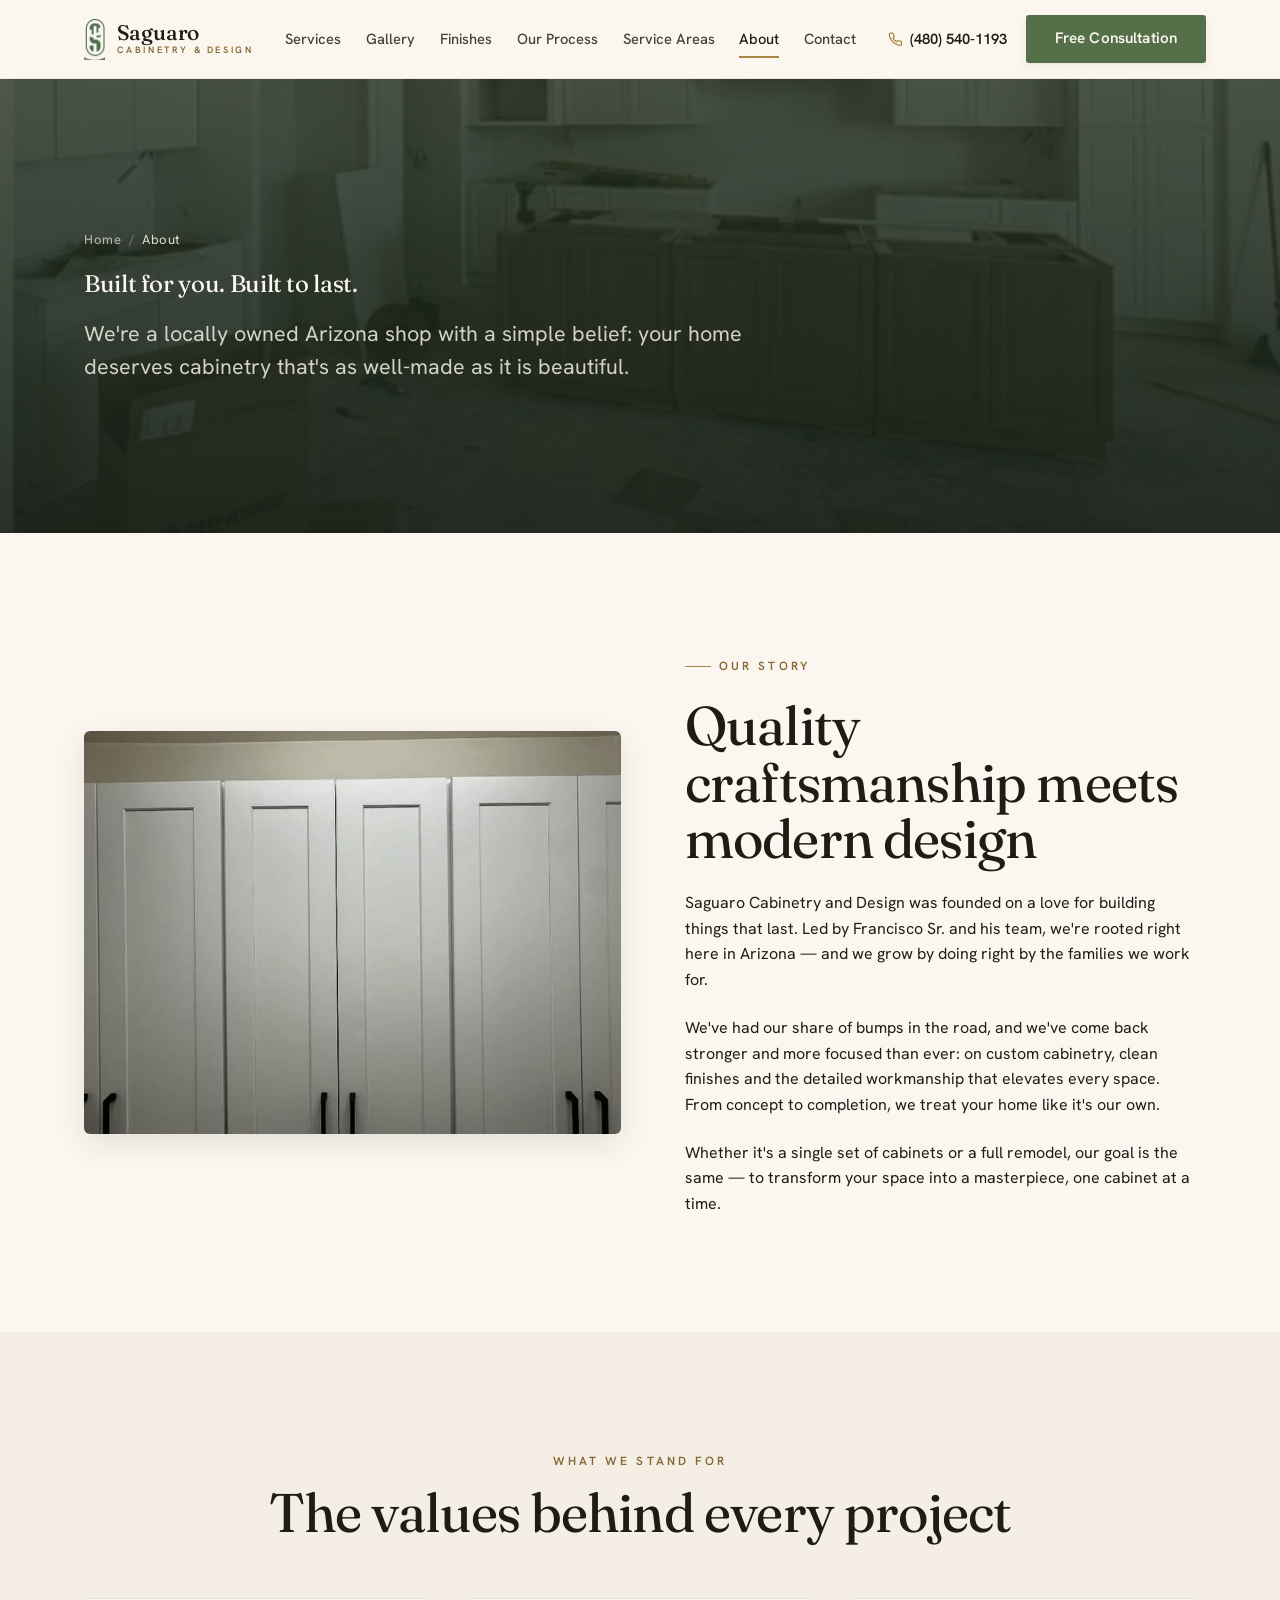
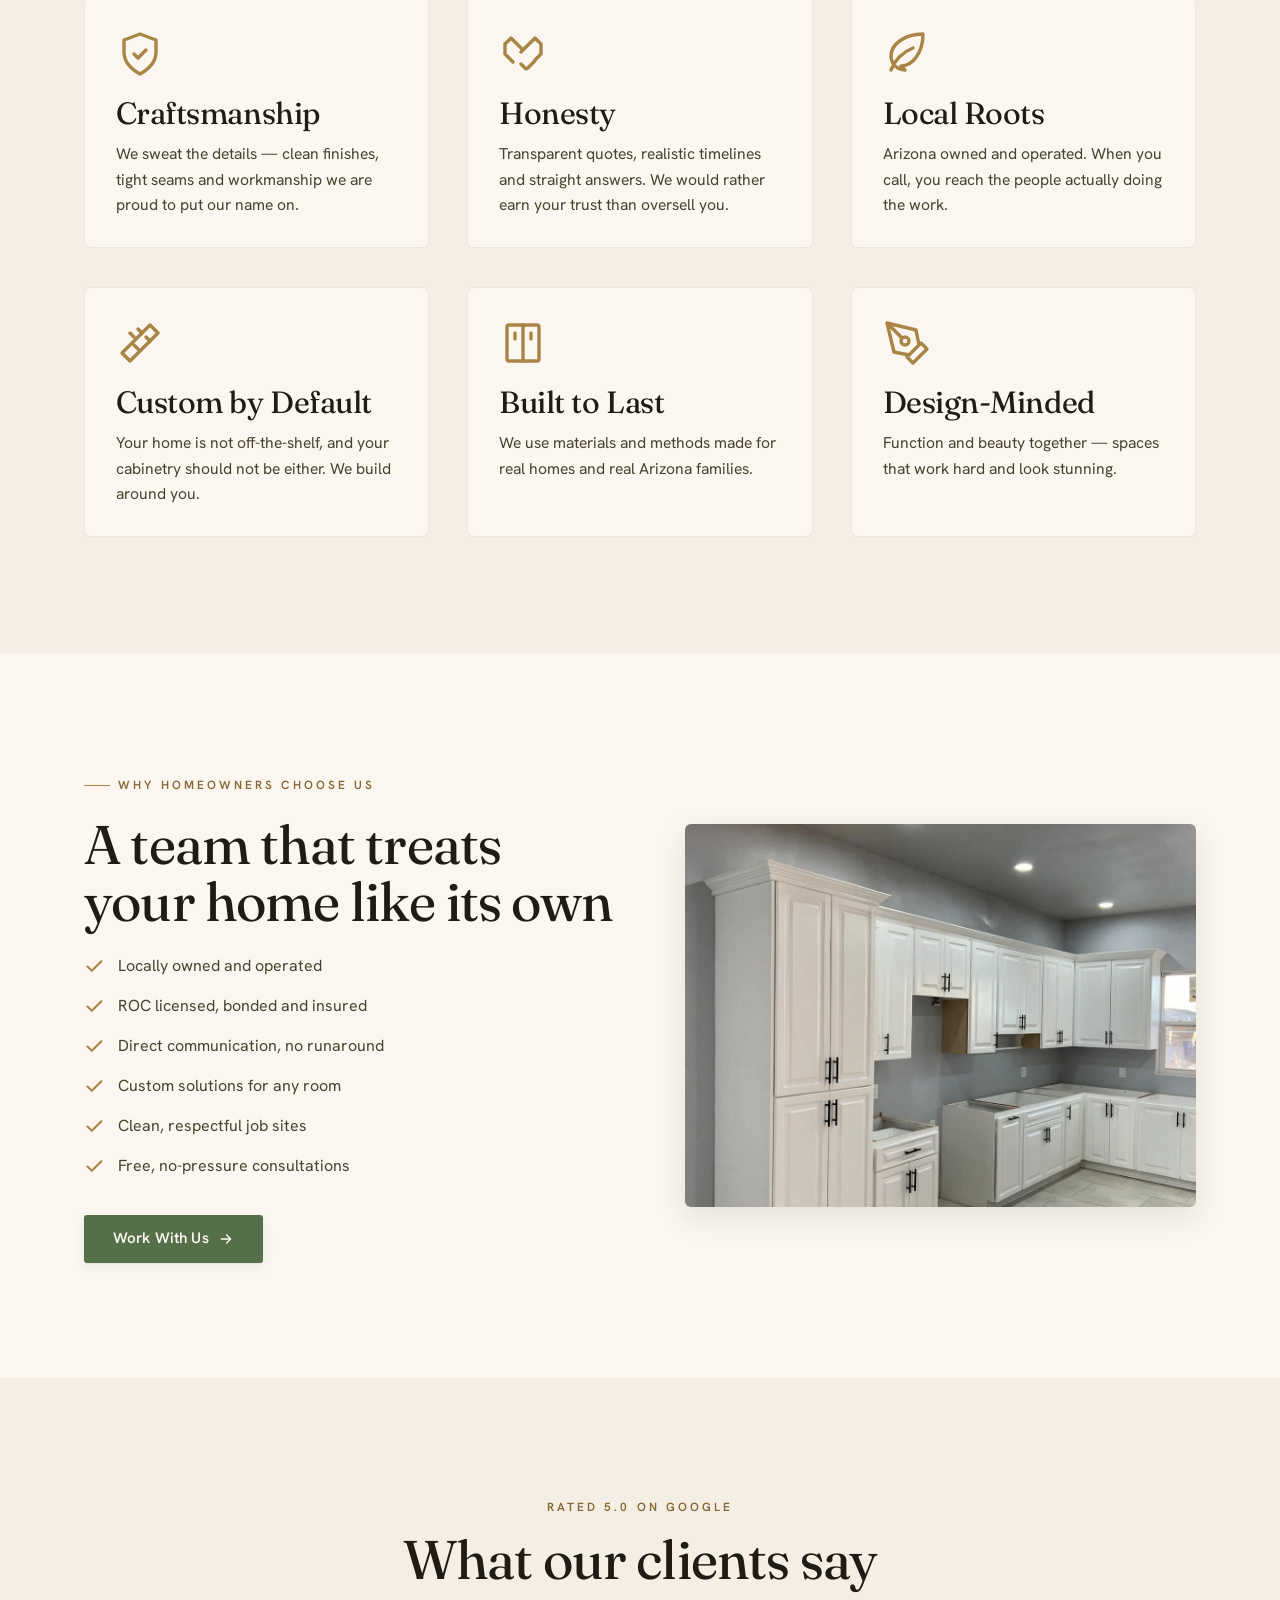
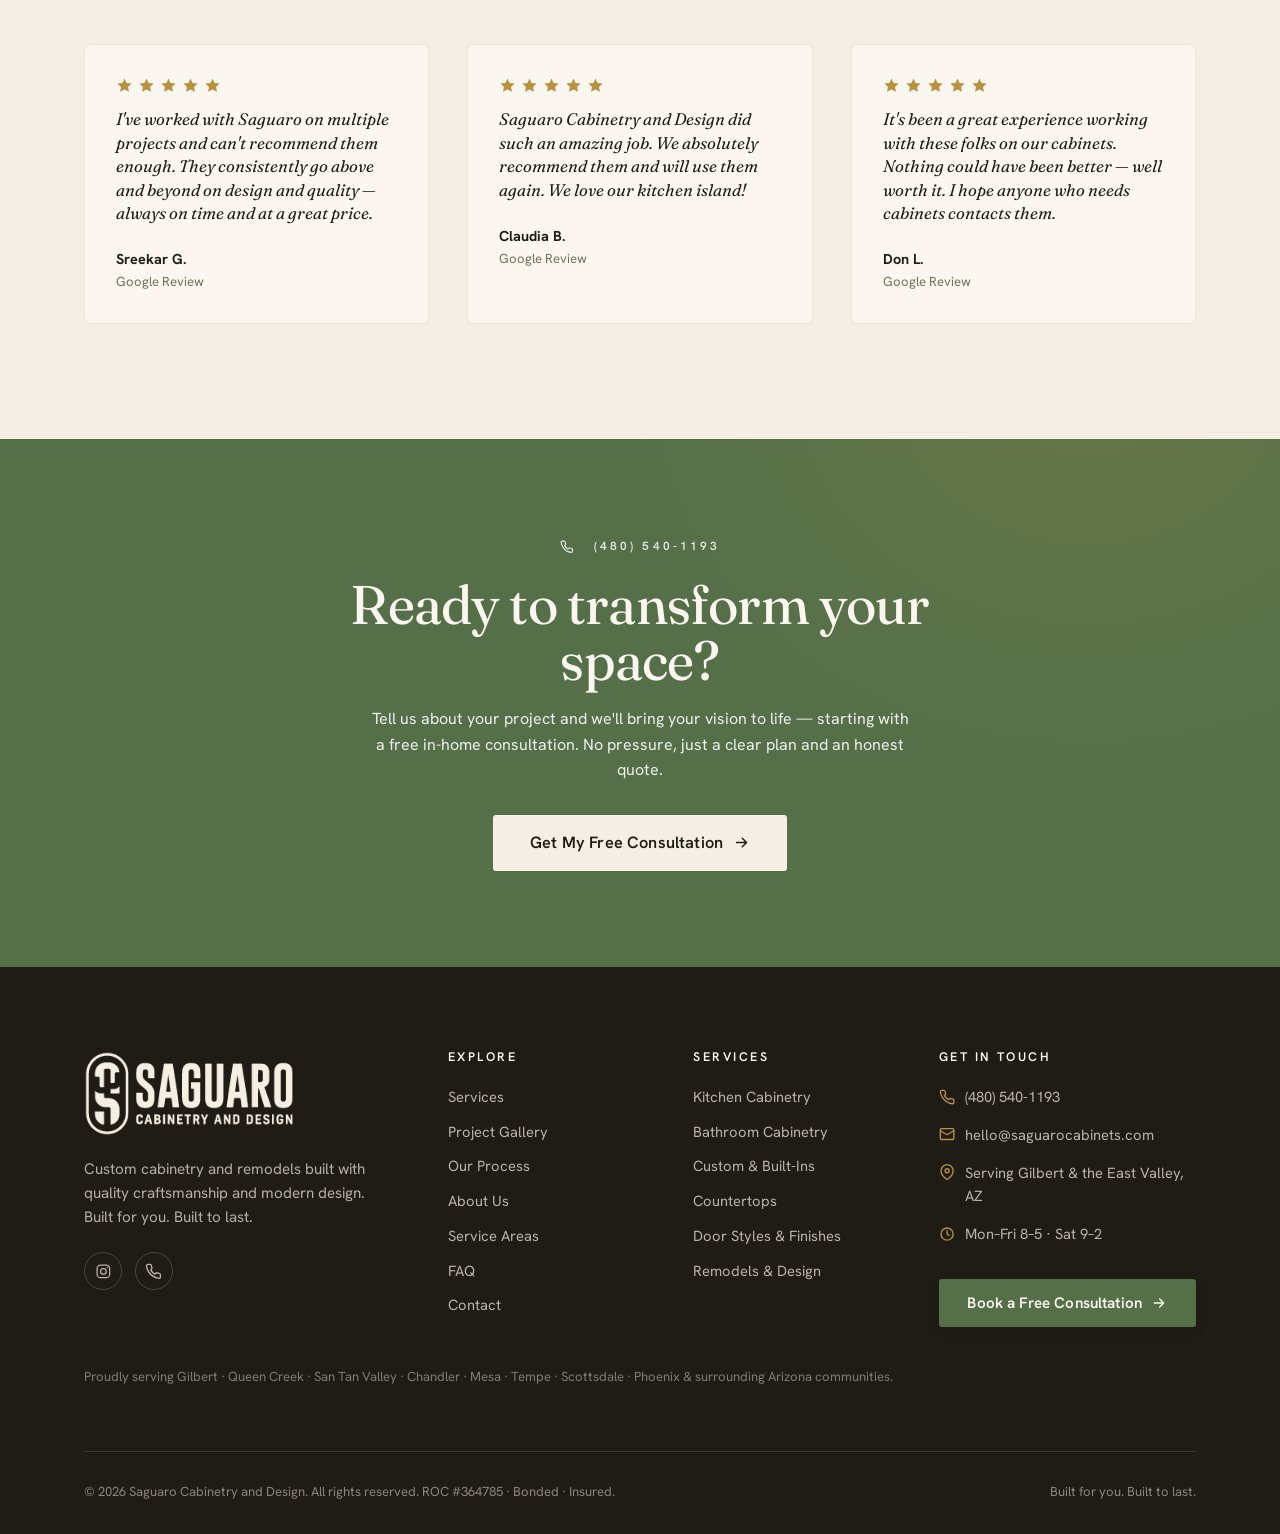
==== about.html @ 875e6c66 "Add files via upload" ====
<!DOCTYPE html>
<html lang="en">
<head>
<meta charset="utf-8">
<title>About Us | Saguaro Cabinetry & Design — Locally Owned in Gilbert, AZ</title>
<meta name="viewport" content="width=device-width, initial-scale=1">
<meta name="description" content="Saguaro Cabinetry and Design is a locally owned Arizona cabinetry shop in Gilbert, focused on custom craftsmanship and modern design. Built for you. Built to last.">
<link rel="canonical" href="https://saguarocabinets.com/about.html">
<meta name="robots" content="index,follow,max-image-preview:large">
<meta name="theme-color" content="#557049">
<meta name="author" content="Saguaro Cabinetry and Design">
<meta name="geo.region" content="US-AZ"><meta name="geo.placename" content="Gilbert, Arizona">
<meta property="og:type" content="website">
<meta property="og:site_name" content="Saguaro Cabinetry and Design">
<meta property="og:title" content="About Us | Saguaro Cabinetry & Design — Locally Owned in Gilbert, AZ">
<meta property="og:description" content="Saguaro Cabinetry and Design is a locally owned Arizona cabinetry shop in Gilbert, focused on custom craftsmanship and modern design. Built for you. Built to last.">
<meta property="og:url" content="https://saguarocabinets.com/about.html">
<meta property="og:image" content="https://saguarocabinets.com/assets/img/project-gilbert-island.jpg">
<meta property="og:locale" content="en_US">
<meta name="twitter:card" content="summary_large_image">
<meta name="twitter:title" content="About Us | Saguaro Cabinetry & Design — Locally Owned in Gilbert, AZ">
<meta name="twitter:description" content="Saguaro Cabinetry and Design is a locally owned Arizona cabinetry shop in Gilbert, focused on custom craftsmanship and modern design. Built for you. Built to last.">
<meta name="twitter:image" content="https://saguarocabinets.com/assets/img/project-gilbert-island.jpg">
<link rel="icon" type="image/png" href="assets/img/favicon.png">
<link rel="apple-touch-icon" href="assets/img/favicon.png">
<link rel="preconnect" href="https://fonts.googleapis.com">
<link rel="preconnect" href="https://fonts.gstatic.com" crossorigin>
<link href="https://fonts.googleapis.com/css2?family=Fraunces:opsz,wght@9..144,330;9..144,400;9..144,470;9..144,560&family=Hanken+Grotesk:wght@400;500;600;700&display=swap" rel="stylesheet">
<link rel="stylesheet" href="assets/css/style.css">
<script type="application/ld+json">{"@context":"https://schema.org","@type":"HomeAndConstructionBusiness","@id":"https://saguarocabinets.com/#business","name":"Saguaro Cabinetry and Design","alternateName":"Saguaro Cabinetry","image":"https://saguarocabinets.com/assets/img/project-queencreek-kitchen.jpg","logo":"https://saguarocabinets.com/assets/img/logo-mark.png","url":"https://saguarocabinets.com/","telephone":"(480) 540-1193","email":"hello@saguarocabinets.com","priceRange":"$$-$$$","address":{"@type":"PostalAddress","addressLocality":"Gilbert","addressRegion":"AZ","addressCountry":"US"},"areaServed":[{"@type":"City","name":"Gilbert"},{"@type":"City","name":"Queen Creek"},{"@type":"City","name":"San Tan Valley"},{"@type":"City","name":"Chandler"},{"@type":"City","name":"Mesa"},{"@type":"City","name":"Tempe"},{"@type":"City","name":"Scottsdale"},{"@type":"City","name":"Phoenix"}],"sameAs":["https://www.instagram.com/saguarocabinetry"],"description":"Custom cabinetry, kitchen and bathroom remodels, and countertop installation serving the East Valley and greater Phoenix, Arizona. Built for you. Built to last.","openingHoursSpecification":[{"@type":"OpeningHoursSpecification","dayOfWeek":["Monday","Tuesday","Wednesday","Thursday","Friday"],"opens":"08:00","closes":"17:00"},{"@type":"OpeningHoursSpecification","dayOfWeek":["Saturday"],"opens":"09:00","closes":"14:00"}],"aggregateRating":{"@type":"AggregateRating","ratingValue":"5.0","reviewCount":"27"},"makesOffer":[{"@type":"Offer","itemOffered":{"@type":"Service","name":"Custom Cabinetry"}},{"@type":"Offer","itemOffered":{"@type":"Service","name":"Kitchen Remodeling"}},{"@type":"Offer","itemOffered":{"@type":"Service","name":"Bathroom Remodeling"}},{"@type":"Offer","itemOffered":{"@type":"Service","name":"Cabinet Installation"}},{"@type":"Offer","itemOffered":{"@type":"Service","name":"Countertop Installation"}}]}</script>
<script type="application/ld+json">{"@context":"https://schema.org","@type":"BreadcrumbList","itemListElement":[{"@type":"ListItem","position":1,"name":"Home","item":"https://saguarocabinets.com/index.html"},{"@type":"ListItem","position":2,"name":"About","item":"https://saguarocabinets.com/about.html"}]}</script>
</head>
<body>
<header class="site-header">
  <nav class="nav wrap" aria-label="Primary">
    <a class="brand" href="index.html" aria-label="Saguaro Cabinetry and Design — home">
      <img class="brand__mark" src="assets/img/logo-mark.png" alt="" width="22" height="42" loading="eager">
      <span class="brand__name">Saguaro<small>Cabinetry &amp; Design</small></span>
    </a>
    <div class="nav__links" id="menu"><a href="services.html">Services</a><a href="gallery.html">Gallery</a><a href="finishes.html">Finishes</a><a href="process.html">Our Process</a><a href="areas.html">Service Areas</a><a href="about.html" class="active">About</a><a href="contact.html">Contact</a></div>
    <div class="nav__cta">
      <a class="nav__phone" href="tel:+14805401193"><svg viewBox="0 0 24 24" fill="none" stroke="currentColor" stroke-width="2" stroke-linecap="round" stroke-linejoin="round"><path d="M22 16.92v3a2 2 0 0 1-2.18 2 19.8 19.8 0 0 1-8.63-3.07 19.5 19.5 0 0 1-6-6A19.8 19.8 0 0 1 2.12 4.18 2 2 0 0 1 4.11 2h3a2 2 0 0 1 2 1.72c.13.96.36 1.9.7 2.81a2 2 0 0 1-.45 2.11L8.09 9.91a16 16 0 0 0 6 6l1.27-1.27a2 2 0 0 1 2.11-.45c.91.34 1.85.57 2.81.7A2 2 0 0 1 22 16.92z"/></svg>(480) 540-1193</a>
      <a class="btn btn--primary" href="contact.html">Free Consultation</a>
      <button class="nav__toggle" aria-label="Toggle menu" aria-controls="menu" aria-expanded="false"><span></span><span></span><span></span></button>
    </div>
  </nav>
</header>
<section class="banner">
  <div class="banner__media"><img src="assets/img/project-gilbert-island.jpg" alt="" loading="eager"></div>
  <div class="wrap banner__inner">
    <nav class="crumbs" aria-label="Breadcrumb"><a href="index.html">Home</a> <span>/</span> <span style="opacity:.9;color:var(--bone)">About</span></nav>
    <h1 class="reveal in">Built for you. Built to last.</h1>
    <p class="lead reveal in measure" data-d="1" style="margin-top:1.2rem">We're a locally owned Arizona shop with a simple belief: your home deserves cabinetry that's as well-made as it is beautiful.</p>
  </div>
</section>
<section class="section"><div class="wrap split">
  <div class="split__media reveal"><div class="media-frame"><img src="assets/img/project-shaker-uppers.jpg" alt="Custom cabinetry craftsmanship by Saguaro Cabinetry and Design"></div></div>
  <div class="stack reveal" data-d="1"><span class="eyebrow">Our story</span><h2>Quality craftsmanship meets modern design</h2><p>Saguaro Cabinetry and Design was founded on a love for building things that last. Led by Francisco Sr. and his team, we're rooted right here in Arizona — and we grow by doing right by the families we work for.</p><p>We've had our share of bumps in the road, and we've come back stronger and more focused than ever: on custom cabinetry, clean finishes and the detailed workmanship that elevates every space. From concept to completion, we treat your home like it's our own.</p><p>Whether it's a single set of cabinets or a full remodel, our goal is the same — to transform your space into a masterpiece, one cabinet at a time.</p></div>
</div></section>
<section class="section bg-bone"><div class="wrap">
  <div class="center stack-sm reveal" style="margin-bottom:clamp(2.5rem,5vw,3.5rem)"><span class="eyebrow center">What we stand for</span><h2>The values behind every project</h2></div>
  <div class="grid g-3">
    <div class="card reveal"><div class="card__icon"><svg viewBox="0 0 24 24" fill="none" stroke="currentColor" stroke-width="1.7" stroke-linecap="round" stroke-linejoin="round"><path d="M12 2 4 5v6c0 5 3.5 8.5 8 11 4.5-2.5 8-6 8-11V5z"/><path d="m9 12 2 2 4-4"/></svg></div><h3>Craftsmanship</h3><p>We sweat the details — clean finishes, tight seams and workmanship we are proud to put our name on.</p></div>
    <div class="card reveal"><div class="card__icon"><svg viewBox="0 0 24 24" fill="none" stroke="currentColor" stroke-width="1.7" stroke-linecap="round" stroke-linejoin="round"><path d="m11 17 2 2a1 1 0 0 0 1.4 0l3.6-3.6M3 7l3-3 5 5M21 7l-3-3-4 4-3 3M3 7v5l4 4M21 7v5l-3 3"/></svg></div><h3>Honesty</h3><p>Transparent quotes, realistic timelines and straight answers. We would rather earn your trust than oversell you.</p></div>
    <div class="card reveal"><div class="card__icon"><svg viewBox="0 0 24 24" fill="none" stroke="currentColor" stroke-width="1.7" stroke-linecap="round" stroke-linejoin="round"><path d="M11 20A7 7 0 0 1 4 13c0-6 7-11 16-11 0 9-5 16-11 16zM4 20c2-5 6-9 11-11"/></svg></div><h3>Local Roots</h3><p>Arizona owned and operated. When you call, you reach the people actually doing the work.</p></div>
    <div class="card reveal"><div class="card__icon"><svg viewBox="0 0 24 24" fill="none" stroke="currentColor" stroke-width="1.7" stroke-linecap="round" stroke-linejoin="round"><path d="M3 17 17 3l4 4L7 21z"/><path d="M7 7l2 2M11 5l2 2M15 9l2 2M9 13l2 2"/></svg></div><h3>Custom by Default</h3><p>Your home is not off-the-shelf, and your cabinetry should not be either. We build around you.</p></div>
    <div class="card reveal"><div class="card__icon"><svg viewBox="0 0 24 24" fill="none" stroke="currentColor" stroke-width="1.7" stroke-linecap="round" stroke-linejoin="round"><rect x="4" y="3" width="16" height="18" rx="1"/><path d="M12 3v18M8 7v3M16 7v3"/></svg></div><h3>Built to Last</h3><p>We use materials and methods made for real homes and real Arizona families.</p></div>
    <div class="card reveal"><div class="card__icon"><svg viewBox="0 0 24 24" fill="none" stroke="currentColor" stroke-width="1.7" stroke-linecap="round" stroke-linejoin="round"><path d="m12 19 7-7 3 3-7 7-3-3zM18 13l-1.5-7.5L2 2l3.5 14.5L13 18zM2 2l7.5 7.5"/><circle cx="11" cy="11" r="2"/></svg></div><h3>Design-Minded</h3><p>Function and beauty together — spaces that work hard and look stunning.</p></div>
  </div>
</div></section>
<section class="section"><div class="wrap split split--rev">
  <div class="split__media reveal"><div class="media-frame"><img src="assets/img/project-queencreek-kitchen.jpg" alt="Finished custom kitchen by Saguaro Cabinetry and Design in Queen Creek, AZ"></div></div>
  <div class="stack reveal" data-d="1"><span class="eyebrow">Why homeowners choose us</span><h2>A team that treats your home like its own</h2><ul class="checklist "><li><svg viewBox="0 0 24 24" fill="none" stroke="currentColor" stroke-width="2.4" stroke-linecap="round" stroke-linejoin="round"><path d="M20 6 9 17l-5-5"/></svg><span>Locally owned and operated</span></li><li><svg viewBox="0 0 24 24" fill="none" stroke="currentColor" stroke-width="2.4" stroke-linecap="round" stroke-linejoin="round"><path d="M20 6 9 17l-5-5"/></svg><span>ROC licensed, bonded and insured</span></li><li><svg viewBox="0 0 24 24" fill="none" stroke="currentColor" stroke-width="2.4" stroke-linecap="round" stroke-linejoin="round"><path d="M20 6 9 17l-5-5"/></svg><span>Direct communication, no runaround</span></li><li><svg viewBox="0 0 24 24" fill="none" stroke="currentColor" stroke-width="2.4" stroke-linecap="round" stroke-linejoin="round"><path d="M20 6 9 17l-5-5"/></svg><span>Custom solutions for any room</span></li><li><svg viewBox="0 0 24 24" fill="none" stroke="currentColor" stroke-width="2.4" stroke-linecap="round" stroke-linejoin="round"><path d="M20 6 9 17l-5-5"/></svg><span>Clean, respectful job sites</span></li><li><svg viewBox="0 0 24 24" fill="none" stroke="currentColor" stroke-width="2.4" stroke-linecap="round" stroke-linejoin="round"><path d="M20 6 9 17l-5-5"/></svg><span>Free, no-pressure consultations</span></li></ul><a class="btn btn--primary" href="contact.html">Work With Us <svg viewBox="0 0 24 24" fill="none" stroke="currentColor" stroke-width="2" stroke-linecap="round" stroke-linejoin="round"><path d="M5 12h14M13 6l6 6-6 6"/></svg></a></div>
</div></section>
<section class="section bg-bone">
  <div class="wrap">
    <div class="center stack-sm reveal" style="margin-bottom:clamp(2.5rem,5vw,3.5rem)"><span class="eyebrow center">Rated 5.0 on Google</span><h2>What our clients say</h2></div>
    <div class="grid g-3"><div class="card reveal"><div class="quote"><div class="stars" aria-label="5 out of 5 stars"><svg viewBox="0 0 24 24" fill="currentColor"><path d="m12 2 2.9 6.3L22 9.3l-5 4.7 1.3 6.9L12 17.6 5.7 20.9 7 14 2 9.3l7.1-1z"/></svg><svg viewBox="0 0 24 24" fill="currentColor"><path d="m12 2 2.9 6.3L22 9.3l-5 4.7 1.3 6.9L12 17.6 5.7 20.9 7 14 2 9.3l7.1-1z"/></svg><svg viewBox="0 0 24 24" fill="currentColor"><path d="m12 2 2.9 6.3L22 9.3l-5 4.7 1.3 6.9L12 17.6 5.7 20.9 7 14 2 9.3l7.1-1z"/></svg><svg viewBox="0 0 24 24" fill="currentColor"><path d="m12 2 2.9 6.3L22 9.3l-5 4.7 1.3 6.9L12 17.6 5.7 20.9 7 14 2 9.3l7.1-1z"/></svg><svg viewBox="0 0 24 24" fill="currentColor"><path d="m12 2 2.9 6.3L22 9.3l-5 4.7 1.3 6.9L12 17.6 5.7 20.9 7 14 2 9.3l7.1-1z"/></svg></div><p style="font-size:1.05rem">I've worked with Saguaro on multiple projects and can't recommend them enough. They consistently go above and beyond on design and quality — always on time and at a great price.</p><div class="quote__by"><b>Sreekar G.</b><span>Google Review</span></div></div></div><div class="card reveal" data-d="1"><div class="quote"><div class="stars" aria-label="5 out of 5 stars"><svg viewBox="0 0 24 24" fill="currentColor"><path d="m12 2 2.9 6.3L22 9.3l-5 4.7 1.3 6.9L12 17.6 5.7 20.9 7 14 2 9.3l7.1-1z"/></svg><svg viewBox="0 0 24 24" fill="currentColor"><path d="m12 2 2.9 6.3L22 9.3l-5 4.7 1.3 6.9L12 17.6 5.7 20.9 7 14 2 9.3l7.1-1z"/></svg><svg viewBox="0 0 24 24" fill="currentColor"><path d="m12 2 2.9 6.3L22 9.3l-5 4.7 1.3 6.9L12 17.6 5.7 20.9 7 14 2 9.3l7.1-1z"/></svg><svg viewBox="0 0 24 24" fill="currentColor"><path d="m12 2 2.9 6.3L22 9.3l-5 4.7 1.3 6.9L12 17.6 5.7 20.9 7 14 2 9.3l7.1-1z"/></svg><svg viewBox="0 0 24 24" fill="currentColor"><path d="m12 2 2.9 6.3L22 9.3l-5 4.7 1.3 6.9L12 17.6 5.7 20.9 7 14 2 9.3l7.1-1z"/></svg></div><p style="font-size:1.05rem">Saguaro Cabinetry and Design did such an amazing job. We absolutely recommend them and will use them again. We love our kitchen island!</p><div class="quote__by"><b>Claudia B.</b><span>Google Review</span></div></div></div><div class="card reveal" data-d="2"><div class="quote"><div class="stars" aria-label="5 out of 5 stars"><svg viewBox="0 0 24 24" fill="currentColor"><path d="m12 2 2.9 6.3L22 9.3l-5 4.7 1.3 6.9L12 17.6 5.7 20.9 7 14 2 9.3l7.1-1z"/></svg><svg viewBox="0 0 24 24" fill="currentColor"><path d="m12 2 2.9 6.3L22 9.3l-5 4.7 1.3 6.9L12 17.6 5.7 20.9 7 14 2 9.3l7.1-1z"/></svg><svg viewBox="0 0 24 24" fill="currentColor"><path d="m12 2 2.9 6.3L22 9.3l-5 4.7 1.3 6.9L12 17.6 5.7 20.9 7 14 2 9.3l7.1-1z"/></svg><svg viewBox="0 0 24 24" fill="currentColor"><path d="m12 2 2.9 6.3L22 9.3l-5 4.7 1.3 6.9L12 17.6 5.7 20.9 7 14 2 9.3l7.1-1z"/></svg><svg viewBox="0 0 24 24" fill="currentColor"><path d="m12 2 2.9 6.3L22 9.3l-5 4.7 1.3 6.9L12 17.6 5.7 20.9 7 14 2 9.3l7.1-1z"/></svg></div><p style="font-size:1.05rem">It's been a great experience working with these folks on our cabinets. Nothing could have been better — well worth it. I hope anyone who needs cabinets contacts them.</p><div class="quote__by"><b>Don L.</b><span>Google Review</span></div></div></div></div>
  </div>
</section>
<section class="cta-band">
  <div class="wrap cta-band__inner">
    <span class="eyebrow center" style="color:rgba(255,255,255,.85);justify-content:center"><svg viewBox="0 0 24 24" fill="none" stroke="currentColor" stroke-width="2" stroke-linecap="round" stroke-linejoin="round"><path d="M22 16.92v3a2 2 0 0 1-2.18 2 19.8 19.8 0 0 1-8.63-3.07 19.5 19.5 0 0 1-6-6A19.8 19.8 0 0 1 2.12 4.18 2 2 0 0 1 4.11 2h3a2 2 0 0 1 2 1.72c.13.96.36 1.9.7 2.81a2 2 0 0 1-.45 2.11L8.09 9.91a16 16 0 0 0 6 6l1.27-1.27a2 2 0 0 1 2.11-.45c.91.34 1.85.57 2.81.7A2 2 0 0 1 22 16.92z"/></svg>&nbsp; (480) 540-1193</span>
    <h2 class="reveal" style="margin-top:1rem">Ready to transform your space?</h2>
    <p class="reveal measure" data-d="1">Tell us about your project and we'll bring your vision to life — starting with a free in-home consultation. No pressure, just a clear plan and an honest quote.</p>
    <a class="btn btn--light btn--lg reveal" data-d="2" href="contact.html">Get My Free Consultation <svg viewBox="0 0 24 24" fill="none" stroke="currentColor" stroke-width="2" stroke-linecap="round" stroke-linejoin="round"><path d="M5 12h14M13 6l6 6-6 6"/></svg></a>
  </div>
</section>
<footer class="site-footer">
  <div class="wrap">
    <div class="footer-grid">
      <div class="footer-brand">
        <img src="assets/img/logo-full-cream.png" alt="Saguaro Cabinetry and Design" width="210" style="height:auto;margin-bottom:1.3rem">
        <p style="max-width:34ch;font-size:.95rem;color:rgba(244,238,228,.7)">Custom cabinetry and remodels built with quality craftsmanship and modern design. Built for you. Built to last.</p>
        <div class="social">
          <a href="https://www.instagram.com/saguarocabinetry" aria-label="Instagram" target="_blank" rel="noopener"><svg viewBox="0 0 24 24" fill="none" stroke="currentColor" stroke-width="1.8"><rect x="3" y="3" width="18" height="18" rx="5"/><circle cx="12" cy="12" r="4"/><circle cx="17.5" cy="6.5" r="1" fill="currentColor" stroke="none"/></svg></a>
          <a href="tel:+14805401193" aria-label="Call us"><svg viewBox="0 0 24 24" fill="none" stroke="currentColor" stroke-width="2" stroke-linecap="round" stroke-linejoin="round"><path d="M22 16.92v3a2 2 0 0 1-2.18 2 19.8 19.8 0 0 1-8.63-3.07 19.5 19.5 0 0 1-6-6A19.8 19.8 0 0 1 2.12 4.18 2 2 0 0 1 4.11 2h3a2 2 0 0 1 2 1.72c.13.96.36 1.9.7 2.81a2 2 0 0 1-.45 2.11L8.09 9.91a16 16 0 0 0 6 6l1.27-1.27a2 2 0 0 1 2.11-.45c.91.34 1.85.57 2.81.7A2 2 0 0 1 22 16.92z"/></svg></a>
        </div>
      </div>
      <div><h4>Explore</h4><ul class="footer-links"><li><a href="services.html">Services</a></li><li><a href="gallery.html">Project Gallery</a></li><li><a href="process.html">Our Process</a></li><li><a href="about.html">About Us</a></li><li><a href="areas.html">Service Areas</a></li><li><a href="faq.html">FAQ</a></li><li><a href="contact.html">Contact</a></li></ul></div>
      <div><h4>Services</h4><ul class="footer-links"><li><a href="kitchens.html">Kitchen Cabinetry</a></li><li><a href="bathrooms.html">Bathroom Cabinetry</a></li><li><a href="custom-cabinetry.html">Custom &amp; Built-Ins</a></li><li><a href="countertops.html">Countertops</a></li><li><a href="finishes.html">Door Styles &amp; Finishes</a></li><li><a href="services.html">Remodels &amp; Design</a></li></ul></div>
      <div>
        <h4>Get in touch</h4>
        <ul class="footer-contact">
          <li><svg viewBox="0 0 24 24" fill="none" stroke="currentColor" stroke-width="2" stroke-linecap="round" stroke-linejoin="round"><path d="M22 16.92v3a2 2 0 0 1-2.18 2 19.8 19.8 0 0 1-8.63-3.07 19.5 19.5 0 0 1-6-6A19.8 19.8 0 0 1 2.12 4.18 2 2 0 0 1 4.11 2h3a2 2 0 0 1 2 1.72c.13.96.36 1.9.7 2.81a2 2 0 0 1-.45 2.11L8.09 9.91a16 16 0 0 0 6 6l1.27-1.27a2 2 0 0 1 2.11-.45c.91.34 1.85.57 2.81.7A2 2 0 0 1 22 16.92z"/></svg><a href="tel:+14805401193">(480) 540-1193</a></li>
          <li><svg viewBox="0 0 24 24" fill="none" stroke="currentColor" stroke-width="2" stroke-linecap="round" stroke-linejoin="round"><rect x="2" y="4" width="20" height="16" rx="2"/><path d="m22 7-10 6L2 7"/></svg><a href="mailto:hello@saguarocabinets.com">hello@saguarocabinets.com</a></li>
          <li><svg viewBox="0 0 24 24" fill="none" stroke="currentColor" stroke-width="2" stroke-linecap="round" stroke-linejoin="round"><path d="M21 10c0 7-9 13-9 13s-9-6-9-13a9 9 0 0 1 18 0z"/><circle cx="12" cy="10" r="3"/></svg><span>Serving Gilbert &amp; the East Valley, AZ</span></li>
          <li><svg viewBox="0 0 24 24" fill="none" stroke="currentColor" stroke-width="2" stroke-linecap="round" stroke-linejoin="round"><circle cx="12" cy="12" r="9"/><path d="M12 7v5l3 2"/></svg><span>Mon–Fri 8–5 · Sat 9–2</span></li>
        </ul>
        <a class="btn btn--primary" href="contact.html" style="margin-top:1.2rem">Book a Free Consultation <svg viewBox="0 0 24 24" fill="none" stroke="currentColor" stroke-width="2" stroke-linecap="round" stroke-linejoin="round"><path d="M5 12h14M13 6l6 6-6 6"/></svg></a>
      </div>
    </div>
    <p style="margin-top:2.4rem;font-size:.82rem;color:rgba(244,238,228,.45);max-width:none">Proudly serving Gilbert · Queen Creek · San Tan Valley · Chandler · Mesa · Tempe · Scottsdale · Phoenix &amp; surrounding Arizona communities.</p>
    <div class="footer-bottom">
      <span>&copy; <span id="yr">2025</span> Saguaro Cabinetry and Design. All rights reserved. ROC #364785 · Bonded · Insured.</span>
      <span>Built for you. Built to last.</span>
    </div>
  </div>
</footer>
<script src="assets/js/main.js" defer></script>
</body></html>
---- assets/css/style.css ----
/* =============================================================
   SAGUARO CABINETRY & DESIGN — Global Stylesheet
   Aesthetic: Desert-luxe / refined organic
   ============================================================= */

/* ---------- Tokens ---------- */
:root{
  --paper:#FBF7F0;
  --bone:#F4EEE4;
  --bone-2:#EDE4D6;
  --sand:#DCCFBB;
  --ink:#1F1C16;
  --ink-soft:#46422F;
  --ink-mute:#766F5A;
  --saguaro:#557049;
  --saguaro-deep:#3B4F31;
  --clay:#A98545;
  --clay-deep:#866733;
  --brass:#B8923F;
  --line:rgba(31,26,22,.12);
  --line-soft:rgba(31,26,22,.07);
  --white:#FFFFFF;

  --shadow-sm:0 1px 2px rgba(31,26,22,.06), 0 4px 14px rgba(31,26,22,.05);
  --shadow-md:0 10px 30px rgba(31,26,22,.10);
  --shadow-lg:0 30px 70px rgba(31,26,22,.18);

  --maxw:1240px;
  --gutter:clamp(20px,5vw,64px);
  --radius:3px;
  --radius-lg:6px;

  --serif:"Fraunces",Georgia,"Times New Roman",serif;
  --sans:"Hanken Grotesk",-apple-system,BlinkMacSystemFont,"Segoe UI",sans-serif;

  --ease:cubic-bezier(.16,.84,.3,1);
}

/* ---------- Reset ---------- */
*,*::before,*::after{box-sizing:border-box;margin:0;padding:0}
html{scroll-behavior:smooth;-webkit-text-size-adjust:100%}
body{
  font-family:var(--sans);
  background:var(--paper);
  color:var(--ink);
  line-height:1.6;
  font-size:clamp(16px,1.05vw,17.5px);
  font-weight:400;
  -webkit-font-smoothing:antialiased;
  text-rendering:optimizeLegibility;
  overflow-x:hidden;
}
img{max-width:100%;display:block;height:auto}
a{color:inherit;text-decoration:none}
button{font-family:inherit;cursor:pointer;border:none;background:none}
ul{list-style:none}
::selection{background:var(--clay);color:var(--paper)}

/* ---------- Typography ---------- */
h1,h2,h3,h4{
  font-family:var(--serif);
  font-weight:430;
  line-height:1.04;
  letter-spacing:-.015em;
  font-optical-sizing:auto;
  color:var(--ink);
}
.display{
  font-size:clamp(2.7rem,7.2vw,5.6rem);
  font-weight:380;
  line-height:.98;
  letter-spacing:-.02em;
}
h2{font-size:clamp(2rem,4.4vw,3.4rem)}
h3{font-size:clamp(1.4rem,2.4vw,2rem)}
h4{font-size:clamp(1.15rem,1.6vw,1.35rem)}
p{max-width:64ch}
em,.italic{font-style:italic}

.eyebrow{
  font-family:var(--sans);
  font-size:.74rem;
  font-weight:600;
  letter-spacing:.26em;
  text-transform:uppercase;
  color:var(--clay-deep);
  display:inline-flex;
  align-items:center;
  gap:.7em;
}
.eyebrow::before{
  content:"";width:26px;height:1px;background:var(--clay);display:inline-block;
}
.eyebrow.center::before{display:none}
.eyebrow svg{width:1.15em;height:1.15em;flex-shrink:0}
.lead{font-size:clamp(1.1rem,1.7vw,1.35rem);color:var(--ink-soft);line-height:1.55}

/* ---------- Layout ---------- */
.wrap{max-width:var(--maxw);margin-inline:auto;padding-inline:var(--gutter)}
.section{padding-block:clamp(64px,9vw,128px)}
.section--tight{padding-block:clamp(48px,6vw,80px)}
.bg-bone{background:var(--bone)}
.bg-sand{background:var(--bone-2)}
.bg-saguaro{background:var(--saguaro-deep);color:var(--bone)}
.bg-saguaro h1,.bg-saguaro h2,.bg-saguaro h3,.bg-saguaro h4{color:var(--paper)}
.bg-saguaro .eyebrow{color:#C9B98F}
.bg-saguaro .eyebrow::before{background:var(--brass)}
.bg-ink{background:var(--ink);color:var(--bone)}
.bg-ink h1,.bg-ink h2,.bg-ink h3{color:var(--paper)}

.center{text-align:center}
.center .eyebrow{justify-content:center}
.measure{max-width:60ch}
.measure-sm{max-width:44ch}
.grid{display:grid;gap:clamp(20px,3vw,40px)}
.g-2{grid-template-columns:repeat(2,1fr)}
.g-3{grid-template-columns:repeat(3,1fr)}
.g-4{grid-template-columns:repeat(4,1fr)}
@media(max-width:900px){.g-3,.g-4{grid-template-columns:repeat(2,1fr)}}
@media(max-width:620px){.g-2,.g-3,.g-4{grid-template-columns:1fr}}

.stack-sm>*+*{margin-top:.8rem}
.stack>*+*{margin-top:1.4rem}
.stack-lg>*+*{margin-top:2.2rem}

/* ---------- Buttons ---------- */
.btn{
  display:inline-flex;align-items:center;gap:.6em;
  font-family:var(--sans);font-weight:600;font-size:.95rem;letter-spacing:.01em;
  padding:1.05em 1.9em;border-radius:var(--radius);
  transition:transform .35s var(--ease),background .35s var(--ease),color .35s var(--ease),box-shadow .35s var(--ease);
  position:relative;line-height:1;white-space:nowrap;
}
.btn svg{width:1.05em;height:1.05em;transition:transform .35s var(--ease)}
.btn--primary{background:var(--saguaro);color:var(--paper);box-shadow:var(--shadow-sm)}
.btn--primary:hover{background:var(--saguaro-deep);transform:translateY(-2px);box-shadow:var(--shadow-md)}
.btn--primary:hover svg{transform:translateX(4px)}
.btn--dark{background:var(--ink);color:var(--bone)}
.btn--dark:hover{background:var(--saguaro);transform:translateY(-2px)}
.btn--ghost{border:1px solid var(--line);color:var(--ink);background:transparent}
.btn--ghost:hover{border-color:var(--ink);background:var(--ink);color:var(--bone)}
.btn--light{background:var(--bone);color:var(--ink)}
.btn--light:hover{background:var(--white);transform:translateY(-2px)}
.btn--lg{padding:1.2em 2.3em;font-size:1.02rem}
.link-arrow{
  display:inline-flex;align-items:center;gap:.5em;font-weight:600;
  color:var(--clay-deep);border-bottom:1px solid transparent;padding-bottom:2px;
  transition:gap .3s var(--ease),border-color .3s var(--ease);
}
.link-arrow svg{width:1em;height:1em;transition:transform .3s var(--ease)}
.link-arrow:hover{gap:.85em;border-color:var(--clay)}

/* ---------- Header ---------- */
.site-header{
  position:sticky;top:0;z-index:60;
  background:rgba(251,247,240,.82);
  backdrop-filter:saturate(140%) blur(14px);
  -webkit-backdrop-filter:saturate(140%) blur(14px);
  border-bottom:1px solid var(--line-soft);
  transition:box-shadow .4s var(--ease),background .4s var(--ease);
}
.site-header.scrolled{box-shadow:0 6px 24px rgba(31,26,22,.07)}
.nav{display:flex;align-items:center;justify-content:space-between;gap:2rem;height:78px}
.brand{display:flex;align-items:center;gap:.7rem;flex-shrink:0}
.brand__mark{height:42px;width:auto;flex-shrink:0;display:block}
.brand__name{font-family:var(--serif);font-size:1.32rem;font-weight:500;letter-spacing:-.01em;line-height:1}
.brand__name small{display:block;font-family:var(--sans);font-size:.58rem;font-weight:600;letter-spacing:.28em;text-transform:uppercase;color:var(--clay-deep);margin-top:3px}
.nav__links{display:flex;align-items:center;gap:1.55rem}
.nav__links a{
  font-size:.92rem;font-weight:500;color:var(--ink-soft);position:relative;padding:.4em 0;
  white-space:nowrap;transition:color .3s var(--ease);
}
.nav__links a::after{content:"";position:absolute;left:0;bottom:-1px;height:1.5px;width:0;background:var(--clay);transition:width .35s var(--ease)}
.nav__links a:hover,.nav__links a.active{color:var(--ink)}
.nav__links a:hover::after,.nav__links a.active::after{width:100%}
.nav__cta{display:flex;align-items:center;gap:1.2rem;flex-shrink:0}
.nav__phone{font-weight:600;font-size:.92rem;display:flex;align-items:center;gap:.45em;color:var(--ink)}
.nav__phone svg{width:1em;height:1em;color:var(--clay)}
.nav__toggle{display:none;width:44px;height:44px;flex-direction:column;justify-content:center;gap:5px;align-items:center}
.nav__toggle span{width:22px;height:2px;background:var(--ink);border-radius:2px;transition:transform .35s var(--ease),opacity .25s}
.nav__toggle.open span:nth-child(1){transform:translateY(7px) rotate(45deg)}
.nav__toggle.open span:nth-child(2){opacity:0}
.nav__toggle.open span:nth-child(3){transform:translateY(-7px) rotate(-45deg)}

@media(max-width:1240px) and (min-width:1181px){.nav__links{gap:1.15rem}.nav__cta{gap:.9rem}}
@media(max-width:1180px){
  .nav__links{
    position:fixed;inset:78px 0 auto 0;flex-direction:column;align-items:flex-start;gap:0;
    background:var(--paper);padding:1rem var(--gutter) 2rem;border-bottom:1px solid var(--line);
    transform:translateY(-120%);transition:transform .45s var(--ease);box-shadow:var(--shadow-md);
    max-height:calc(100vh - 78px);overflow:auto;
  }
  .nav__links.open{transform:translateY(0)}
  .nav__links a{width:100%;padding:1rem 0;border-bottom:1px solid var(--line-soft);font-size:1.1rem;white-space:normal}
  .nav__links a::after{display:none}
  .nav__phone{display:none}
  .nav__toggle{display:flex}
}
@media(max-width:560px){.nav__cta .btn{display:none}}

/* ---------- Hero ---------- */
.hero{position:relative;overflow:hidden;background:var(--saguaro-deep)}
.hero__media{position:absolute;inset:0;z-index:0}
.hero__media img{width:100%;height:100%;object-fit:cover;opacity:.55}
.hero__media::after{content:"";position:absolute;inset:0;
  background:linear-gradient(180deg,rgba(20,28,21,.55) 0%,rgba(20,28,21,.35) 40%,rgba(20,28,21,.78) 100%);}
.hero__inner{position:relative;z-index:2;padding-block:clamp(120px,18vw,210px);color:var(--bone)}
.hero h1{color:var(--paper);max-width:16ch}
.hero .lead{color:rgba(244,238,228,.86);max-width:48ch}
.hero__eyebrow{color:#D8C79A!important}
.hero__cta{display:flex;flex-wrap:wrap;gap:1rem;margin-top:2.4rem}
.hero__trust{display:flex;flex-wrap:wrap;gap:2rem;margin-top:3.4rem;padding-top:2rem;border-top:1px solid rgba(244,238,228,.18)}
.hero__trust div{line-height:1.1}
.hero__trust b{font-family:var(--serif);font-size:1.8rem;font-weight:420;display:block;color:var(--paper)}
.hero__trust span{font-size:.78rem;letter-spacing:.14em;text-transform:uppercase;color:rgba(244,238,228,.6)}

/* ---------- Page banner (interior) ---------- */
.banner{position:relative;background:var(--saguaro-deep);overflow:hidden}
.banner__media{position:absolute;inset:0}
.banner__media img{width:100%;height:100%;object-fit:cover;opacity:.4}
.banner__media::after{content:"";position:absolute;inset:0;background:linear-gradient(180deg,rgba(20,28,21,.5),rgba(20,28,21,.82))}
.banner__inner{position:relative;z-index:2;padding-block:clamp(90px,13vw,150px);color:var(--bone)}
.banner h1{color:var(--paper);max-width:18ch}
.banner .lead{color:rgba(244,238,228,.85)}
.crumbs{font-size:.82rem;letter-spacing:.04em;color:rgba(244,238,228,.7);margin-bottom:1.4rem;display:flex;gap:.6em;align-items:center;flex-wrap:wrap}
.crumbs a:hover{color:var(--paper)}
.crumbs span{opacity:.5}

/* ---------- Cards / features ---------- */
.card{
  background:var(--paper);border:1px solid var(--line-soft);border-radius:var(--radius-lg);
  padding:clamp(1.6rem,2.4vw,2.4rem);transition:transform .45s var(--ease),box-shadow .45s var(--ease),border-color .45s;
  height:100%;
}
.card:hover{transform:translateY(-6px);box-shadow:var(--shadow-md);border-color:var(--line)}
.card__icon{width:48px;height:48px;color:var(--clay);margin-bottom:1.3rem}
.card__icon svg{width:100%;height:100%}
.card h3{margin-bottom:.7rem}
.card p{color:var(--ink-soft);font-size:.98rem}

.feature-num{font-family:var(--serif);font-size:3rem;font-weight:380;color:var(--sand);line-height:1;display:block;margin-bottom:.8rem}
.bg-saguaro .feature-num{color:var(--brass);opacity:.85}

/* media object */
.split{display:grid;grid-template-columns:1.05fr 1fr;gap:clamp(32px,5vw,72px);align-items:center}
.split--rev .split__media{order:2}
@media(max-width:860px){.split{grid-template-columns:1fr}.split--rev .split__media{order:0}}
.media-frame{position:relative;border-radius:var(--radius-lg);overflow:hidden;box-shadow:var(--shadow-md);aspect-ratio:4/3}
.media-frame img{width:100%;height:100%;object-fit:cover;transition:transform 1.1s var(--ease)}
.media-frame:hover img{transform:scale(1.04)}
.media-frame--tall{aspect-ratio:3/4}
.media-badge{
  position:absolute;left:18px;bottom:18px;z-index:3;background:var(--paper);
  border-radius:var(--radius);padding:.7em 1.1em;box-shadow:var(--shadow-sm);
  font-size:.8rem;font-weight:600;display:flex;align-items:center;gap:.6em;
}
.media-badge b{font-family:var(--serif);font-weight:500}
.media-badge svg{width:1.15em;height:1.15em;color:var(--clay);flex-shrink:0}

/* ---------- Image placeholder system (fallback when photos absent) ---------- */
.imgph{position:relative;width:100%;height:100%;display:flex;align-items:flex-end;
  background:linear-gradient(135deg,#6b5544,#473628);overflow:hidden}
.imgph::before{content:"";position:absolute;inset:0;opacity:.5;
  background:
    repeating-linear-gradient(90deg,rgba(255,255,255,.05) 0 2px,transparent 2px 9px),
    radial-gradient(120% 120% at 20% 0%,rgba(255,255,255,.16),transparent 55%);}
.imgph span{position:relative;z-index:2;color:rgba(255,255,255,.9);font-size:.72rem;
  letter-spacing:.18em;text-transform:uppercase;font-weight:600;padding:1rem 1.2rem}
.imgph[data-tone="green"]{background:linear-gradient(135deg,#46603f,#2c3f2c)}
.imgph[data-tone="clay"]{background:linear-gradient(135deg,#b06b3f,#7c4526)}
.imgph[data-tone="sand"]{background:linear-gradient(135deg,#cbb594,#9c8261)}
.imgph[data-tone="ink"]{background:linear-gradient(135deg,#3a332b,#211c18)}

/* ---------- Gallery ---------- */
.gallery-filters{display:flex;flex-wrap:wrap;gap:.6rem;justify-content:center;margin-bottom:clamp(2rem,4vw,3.2rem)}
.gallery-filters button{
  padding:.6em 1.2em;border-radius:100px;font-size:.85rem;font-weight:600;
  border:1px solid var(--line);color:var(--ink-soft);transition:all .3s var(--ease);
}
.gallery-filters button:hover{border-color:var(--ink);color:var(--ink)}
.gallery-filters button.active{background:var(--saguaro);border-color:var(--saguaro);color:var(--paper)}
.gallery-grid{display:grid;grid-template-columns:repeat(3,1fr);gap:clamp(12px,1.4vw,20px)}
@media(max-width:860px){.gallery-grid{grid-template-columns:repeat(2,1fr)}}
@media(max-width:520px){.gallery-grid{grid-template-columns:1fr}}
.gallery-item{position:relative;overflow:hidden;border-radius:var(--radius-lg);aspect-ratio:1;cursor:pointer;background:var(--bone-2)}
.gallery-item:nth-child(7n+1){aspect-ratio:1/1.3}
.gallery-item img,.gallery-item .imgph{width:100%;height:100%;object-fit:cover;transition:transform .9s var(--ease)}
.gallery-item:hover img,.gallery-item:hover .imgph{transform:scale(1.06)}
.gallery-item__cap{
  position:absolute;inset:0;display:flex;flex-direction:column;justify-content:flex-end;
  padding:1.2rem;color:var(--paper);z-index:2;opacity:0;transition:opacity .4s var(--ease);
  background:linear-gradient(180deg,transparent 40%,rgba(20,16,12,.82));
}
.gallery-item:hover .gallery-item__cap{opacity:1}
.gallery-item__cap h4{color:var(--paper);font-size:1.1rem;margin-bottom:.2rem}
.gallery-item__cap span{font-size:.72rem;letter-spacing:.16em;text-transform:uppercase;color:var(--sand)}
.gallery-item.hide{display:none}

/* lightbox */
.lightbox{
  position:fixed;inset:0;z-index:200;background:rgba(20,16,12,.94);
  display:none;align-items:center;justify-content:center;padding:5vw;
  opacity:0;transition:opacity .3s ease;
}
.lightbox.open{display:flex;opacity:1}
.lightbox__inner{max-width:1100px;width:100%;text-align:center}
.lightbox__stage{max-height:78vh;border-radius:var(--radius-lg);overflow:hidden;box-shadow:var(--shadow-lg)}
.lightbox__stage img,.lightbox__stage .imgph{width:100%;max-height:78vh;object-fit:contain;background:#15110d}
.lightbox__stage .imgph{height:60vh}
.lightbox__cap{color:var(--bone);margin-top:1.2rem;font-family:var(--serif);font-size:1.3rem}
.lightbox__cap small{display:block;font-family:var(--sans);font-size:.75rem;letter-spacing:.18em;text-transform:uppercase;color:var(--sand);margin-top:.4rem}
.lightbox__close,.lightbox__nav{position:absolute;background:rgba(255,255,255,.1);border-radius:50%;
  width:52px;height:52px;display:flex;align-items:center;justify-content:center;color:var(--bone);
  transition:background .3s}
.lightbox__close:hover,.lightbox__nav:hover{background:rgba(255,255,255,.22)}
.lightbox__close{top:24px;right:24px}
.lightbox__nav{top:50%;transform:translateY(-50%)}
.lightbox__nav svg,.lightbox__close svg{width:24px;height:24px}
.lightbox__nav--prev{left:18px}
.lightbox__nav--next{right:18px}

/* ---------- Testimonials ---------- */
.quote{position:relative;padding-left:0}
.quote__mark{font-family:var(--serif);font-size:4rem;line-height:.5;color:var(--clay);opacity:.5;display:block;margin-bottom:.4rem}
.quote p{font-family:var(--serif);font-size:clamp(1.2rem,2vw,1.6rem);font-weight:380;font-style:italic;line-height:1.4;color:var(--ink)}
.bg-saguaro .quote p{color:var(--paper)}
.quote__by{margin-top:1.4rem;font-size:.9rem}
.quote__by b{font-weight:700}
.quote__by span{color:var(--ink-mute);display:block;font-size:.82rem}
.bg-saguaro .quote__by span{color:rgba(244,238,228,.6)}
.stars{display:inline-flex;gap:5px;color:var(--brass);margin-bottom:.9rem}
.stars svg{width:17px;height:17px;display:block}

/* ---------- Stats strip ---------- */
.stats{display:grid;grid-template-columns:repeat(4,1fr);gap:1px;background:var(--line);border:1px solid var(--line);border-radius:var(--radius-lg);overflow:hidden}
@media(max-width:720px){.stats{grid-template-columns:repeat(2,1fr)}}
.stats div{background:var(--paper);padding:clamp(1.5rem,3vw,2.4rem);text-align:center}
.stats b{font-family:var(--serif);font-size:clamp(2.2rem,4vw,3.2rem);font-weight:380;display:block;line-height:1;color:var(--saguaro)}
.stats span{font-size:.78rem;letter-spacing:.14em;text-transform:uppercase;color:var(--ink-mute);margin-top:.6rem;display:block}

/* ---------- Process steps ---------- */
.steps{counter-reset:step}
.step{display:grid;grid-template-columns:auto 1fr;gap:clamp(1.4rem,3vw,3rem);padding-block:clamp(1.8rem,3vw,2.6rem);border-top:1px solid var(--line)}
.step:last-child{border-bottom:1px solid var(--line)}
.step__num{font-family:var(--serif);font-size:clamp(2.4rem,5vw,4rem);font-weight:340;color:var(--clay);line-height:.9}
.step h3{margin-bottom:.6rem}
.step p{color:var(--ink-soft)}

/* ---------- FAQ ---------- */
.faq{border-top:1px solid var(--line)}
.faq__item{border-bottom:1px solid var(--line)}
.faq__q{width:100%;text-align:left;display:flex;justify-content:space-between;align-items:center;gap:1.5rem;
  padding:1.5rem 0;font-family:var(--serif);font-size:clamp(1.1rem,1.7vw,1.4rem);font-weight:440;color:var(--ink)}
.faq__q .ic{flex-shrink:0;width:30px;height:30px;border:1px solid var(--line);border-radius:50%;
  display:flex;align-items:center;justify-content:center;transition:transform .4s var(--ease),background .3s,color .3s;position:relative}
.faq__q .ic::before,.faq__q .ic::after{content:"";position:absolute;background:var(--ink);transition:transform .35s var(--ease),background .3s}
.faq__q .ic::before{width:12px;height:1.6px}
.faq__q .ic::after{width:1.6px;height:12px}
.faq__item.open .ic{background:var(--clay);border-color:var(--clay)}
.faq__item.open .ic::before,.faq__item.open .ic::after{background:var(--paper)}
.faq__item.open .ic::after{transform:scaleY(0)}
.faq__a{max-height:0;overflow:hidden;transition:max-height .5s var(--ease)}
.faq__a p{padding-bottom:1.5rem;color:var(--ink-soft);max-width:72ch}

/* ---------- Forms ---------- */
.lead-form{background:var(--paper);border-radius:var(--radius-lg);padding:clamp(1.8rem,3.5vw,3rem);box-shadow:var(--shadow-md);border:1px solid var(--line-soft)}
.form-row{display:grid;grid-template-columns:1fr 1fr;gap:1.1rem}
@media(max-width:560px){.form-row{grid-template-columns:1fr}}
.field{margin-bottom:1.1rem;display:flex;flex-direction:column;gap:.45rem}
.field label{font-size:.82rem;font-weight:600;letter-spacing:.02em;color:var(--ink-soft)}
.field label .req{color:var(--clay-deep)}
.field input,.field select,.field textarea{
  font-family:var(--sans);font-size:.98rem;color:var(--ink);
  background:var(--bone);border:1px solid var(--line);border-radius:var(--radius);
  padding:.85em 1em;width:100%;transition:border-color .3s,background .3s,box-shadow .3s;
}
.field textarea{resize:vertical;min-height:120px}
.field input:focus,.field select:focus,.field textarea:focus{
  outline:none;border-color:var(--saguaro);background:var(--white);box-shadow:0 0 0 3px rgba(56,80,59,.12)}
.field.invalid input,.field.invalid select,.field.invalid textarea{border-color:#b3402e;box-shadow:0 0 0 3px rgba(179,64,46,.12)}
.field .err{font-size:.76rem;color:#b3402e;display:none}
.field.invalid .err{display:block}
.form-note{font-size:.8rem;color:var(--ink-mute);margin-top:.4rem}
.form-success{display:none;text-align:center;padding:1.5rem 0}
.form-success.show{display:block}
.form-success .ic{width:64px;height:64px;border-radius:50%;background:var(--saguaro);color:var(--paper);display:flex;align-items:center;justify-content:center;margin:0 auto 1.2rem}
.form-success .ic svg{width:30px;height:30px}
.form-success h3{margin-bottom:.5rem}
.honey{position:absolute;left:-9999px;opacity:0;height:0;width:0}

/* ---------- CTA band ---------- */
.cta-band{position:relative;overflow:hidden;background:var(--saguaro)}
.cta-band::before{content:"";position:absolute;inset:0;opacity:.18;
  background:radial-gradient(60% 120% at 85% -10%,var(--brass),transparent 60%)}
.cta-band__inner{position:relative;z-index:2;color:var(--paper);text-align:center;padding-block:clamp(56px,8vw,96px)}
.cta-band h2{color:var(--paper);max-width:20ch;margin-inline:auto}
.cta-band p{color:rgba(255,255,255,.9);margin-inline:auto;margin-top:1rem}
.cta-band .btn{margin-top:2rem}

/* ---------- Footer ---------- */
.site-footer{background:var(--ink);color:rgba(244,238,228,.72);padding-block:clamp(56px,7vw,84px) 2rem}
.site-footer h4{color:var(--paper);font-family:var(--sans);font-size:.78rem;letter-spacing:.2em;text-transform:uppercase;font-weight:600;margin-bottom:1.3rem}
.footer-grid{display:grid;grid-template-columns:1.6fr 1fr 1fr 1.3fr;gap:clamp(2rem,4vw,3rem)}
@media(max-width:860px){.footer-grid{grid-template-columns:1fr 1fr}}
@media(max-width:520px){.footer-grid{grid-template-columns:1fr}}
.site-footer a{transition:color .3s}
.site-footer a:hover{color:var(--paper)}
.footer-brand .brand__name{color:var(--paper)}
.footer-links li{margin-bottom:.7rem;font-size:.92rem}
.footer-contact li{margin-bottom:.9rem;font-size:.92rem;display:flex;gap:.7em;align-items:flex-start}
.footer-contact svg{width:1.1em;height:1.1em;color:var(--brass);flex-shrink:0;margin-top:.25em}
.footer-bottom{margin-top:clamp(2.5rem,5vw,4rem);padding-top:1.8rem;border-top:1px solid rgba(244,238,228,.12);
  display:flex;justify-content:space-between;gap:1rem;flex-wrap:wrap;font-size:.82rem;color:rgba(244,238,228,.5)}
.footer-bottom a{color:rgba(244,238,228,.5)}
.social{display:flex;gap:.8rem;margin-top:1.4rem}
.social a{width:38px;height:38px;border:1px solid rgba(244,238,228,.2);border-radius:50%;display:flex;align-items:center;justify-content:center;transition:all .3s}
.social a:hover{background:var(--brass);border-color:var(--brass);color:var(--ink)}
.social svg{width:1.05em;height:1.05em}

/* ---------- Misc ---------- */
.divider{height:1px;background:var(--line);border:0;margin-block:clamp(2rem,4vw,3.5rem)}
.pill{display:inline-block;background:var(--bone-2);color:var(--ink-soft);font-size:.78rem;font-weight:600;
  letter-spacing:.04em;padding:.4em .9em;border-radius:100px;margin:.2em .25em .2em 0}
.bg-saguaro .pill{background:rgba(244,238,228,.12);color:var(--bone)}
.checklist li{display:flex;gap:.8em;align-items:flex-start;margin-bottom:.9rem;color:var(--ink-soft)}
.checklist svg{width:1.3em;height:1.3em;color:var(--clay);flex-shrink:0;margin-top:.18em}
.bg-saguaro .checklist li{color:var(--bone)}
.bg-saguaro .checklist svg{color:var(--brass)}

/* ---------- Reveal on scroll ---------- */
.js-anim .reveal{opacity:0;transform:translateY(26px);transition:opacity .8s var(--ease),transform .8s var(--ease)}
.js-anim .reveal.in{opacity:1;transform:none}
.js-anim .reveal[data-d="1"]{transition-delay:.08s}
.js-anim .reveal[data-d="2"]{transition-delay:.16s}
.js-anim .reveal[data-d="3"]{transition-delay:.24s}
.js-anim .reveal[data-d="4"]{transition-delay:.32s}
@media(prefers-reduced-motion:reduce){
  *{animation:none!important;transition:none!important;scroll-behavior:auto!important}
  .reveal{opacity:1;transform:none}
}

/* ---------- Cabinet finish swatches ---------- */
.swatch-grid{display:grid;grid-template-columns:repeat(4,1fr);gap:clamp(16px,2vw,28px)}
@media(max-width:860px){.swatch-grid{grid-template-columns:repeat(2,1fr)}}
.swatch{text-align:left}
.swatch__img{aspect-ratio:3/4;border-radius:var(--radius);overflow:hidden;
  box-shadow:var(--shadow-sm);background:#f1ece3;border:1px solid var(--line)}
.swatch__img img{width:100%;height:100%;object-fit:cover;display:block;transition:transform .55s var(--ease)}
.swatch:hover .swatch__img img{transform:scale(1.045)}
.swatch h3{font-family:var(--serif);font-weight:500;font-size:1.05rem;margin-top:.85rem;line-height:1.25}
.swatch span{display:block;font-size:.84rem;color:var(--ink-mute);margin-top:.25rem}
.finish-note{background:var(--paper);border:1px solid var(--line);border-radius:var(--radius-lg);
  padding:clamp(1.4rem,3vw,2.2rem);box-shadow:var(--shadow-sm);display:flex;gap:1.1rem;align-items:flex-start}
.finish-note svg{width:1.6em;height:1.6em;color:var(--clay);flex-shrink:0;margin-top:.1em}
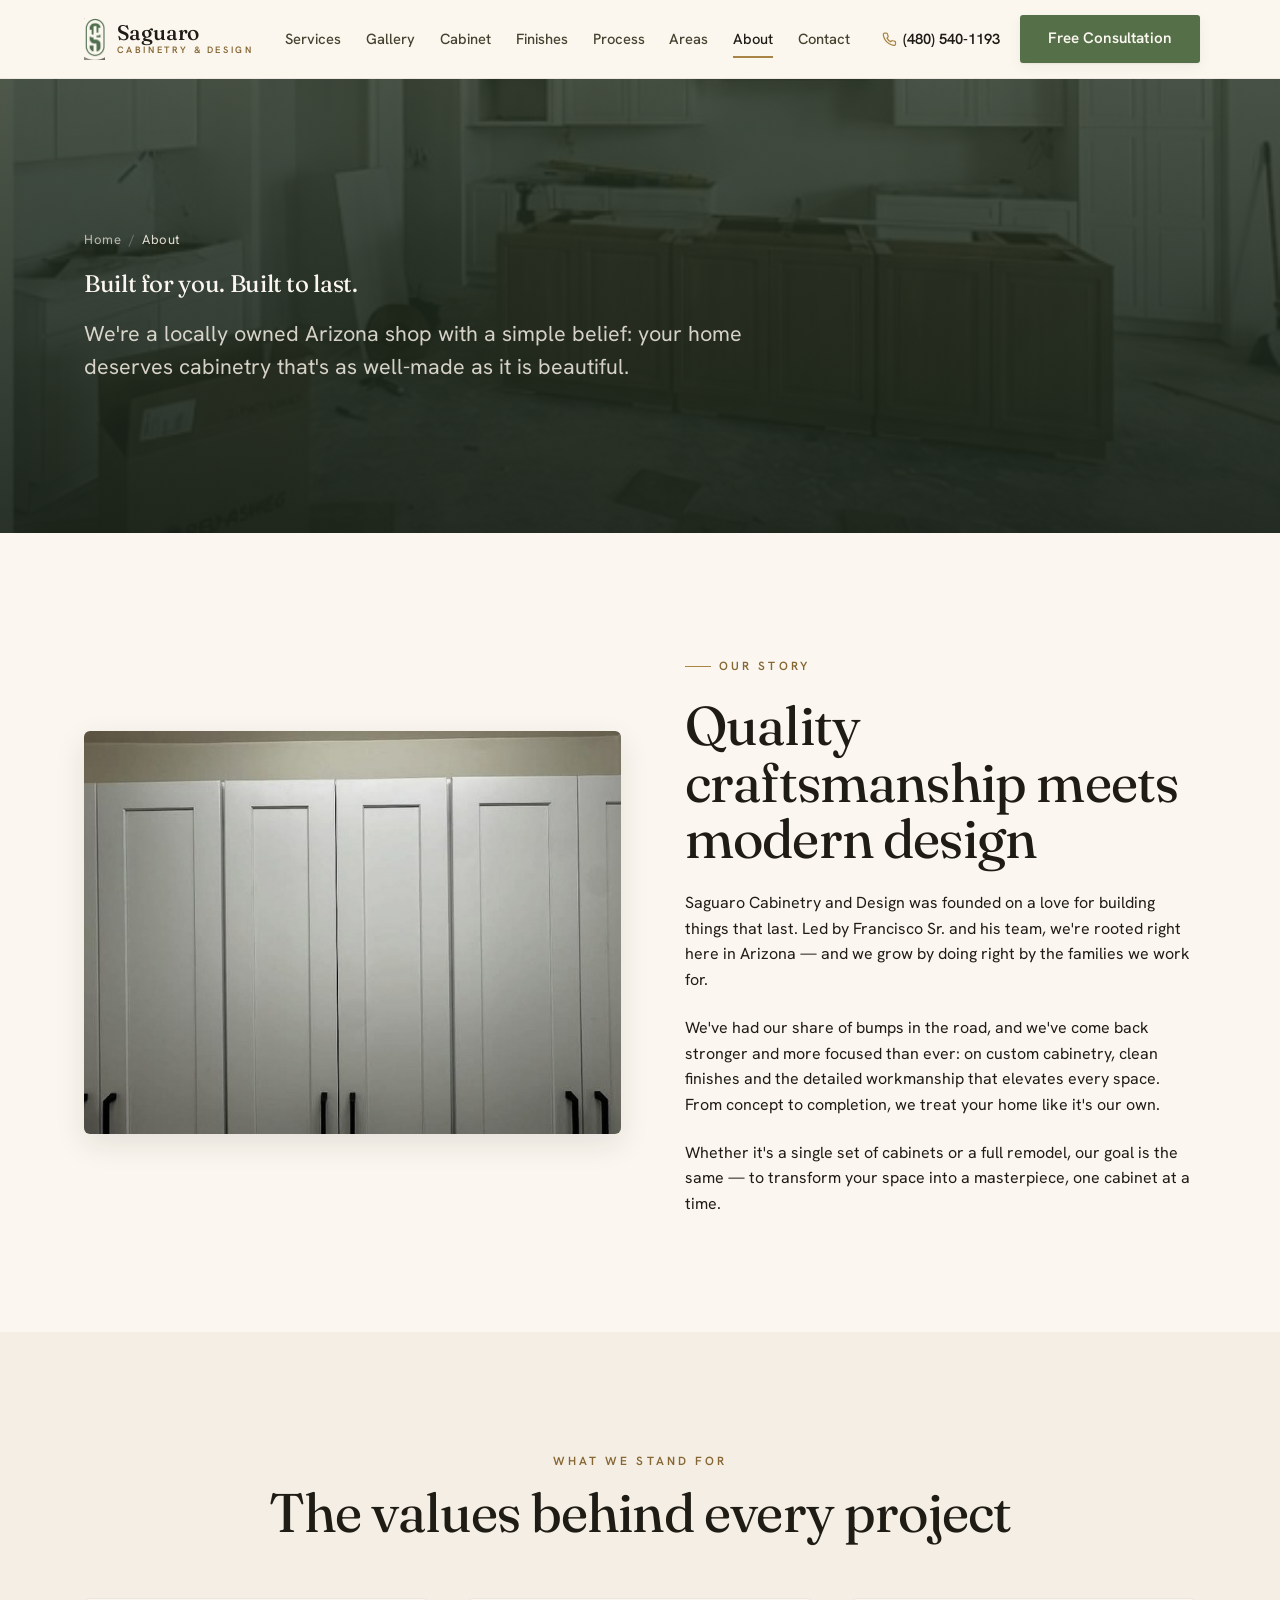
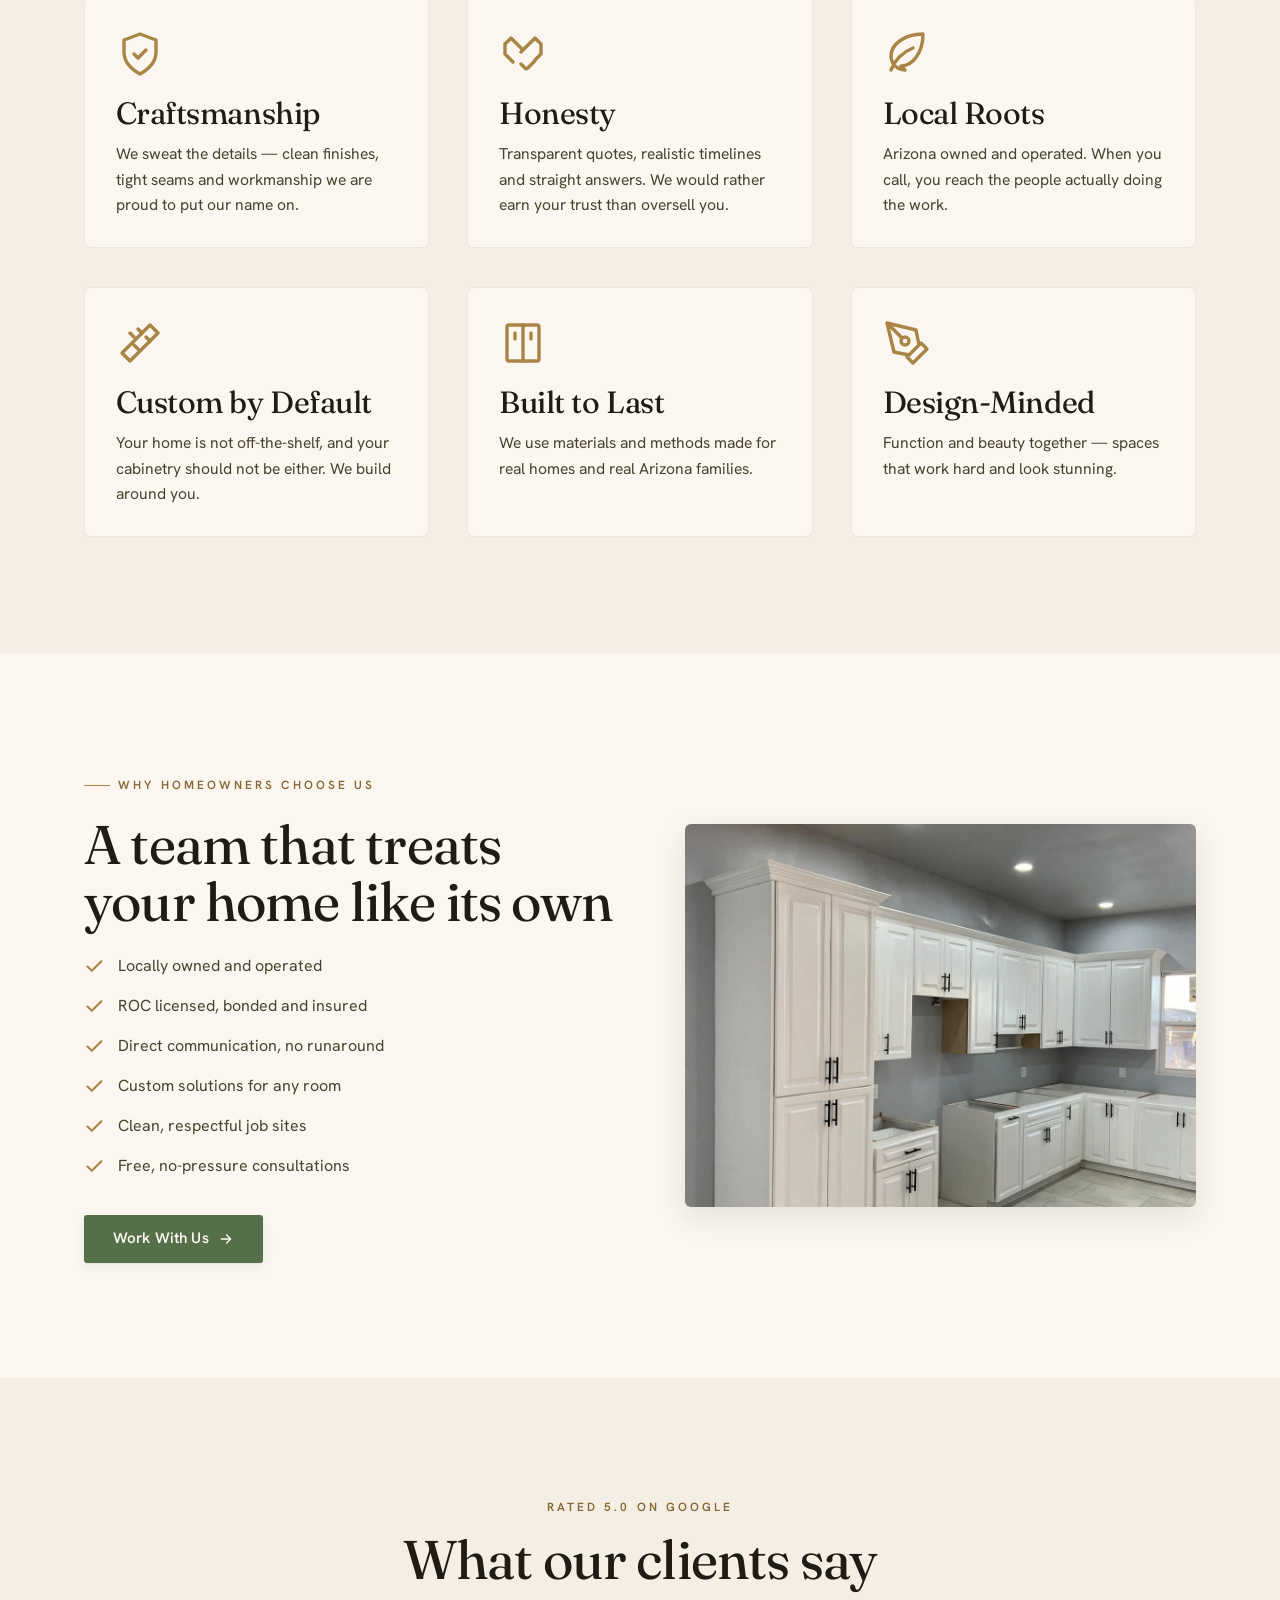
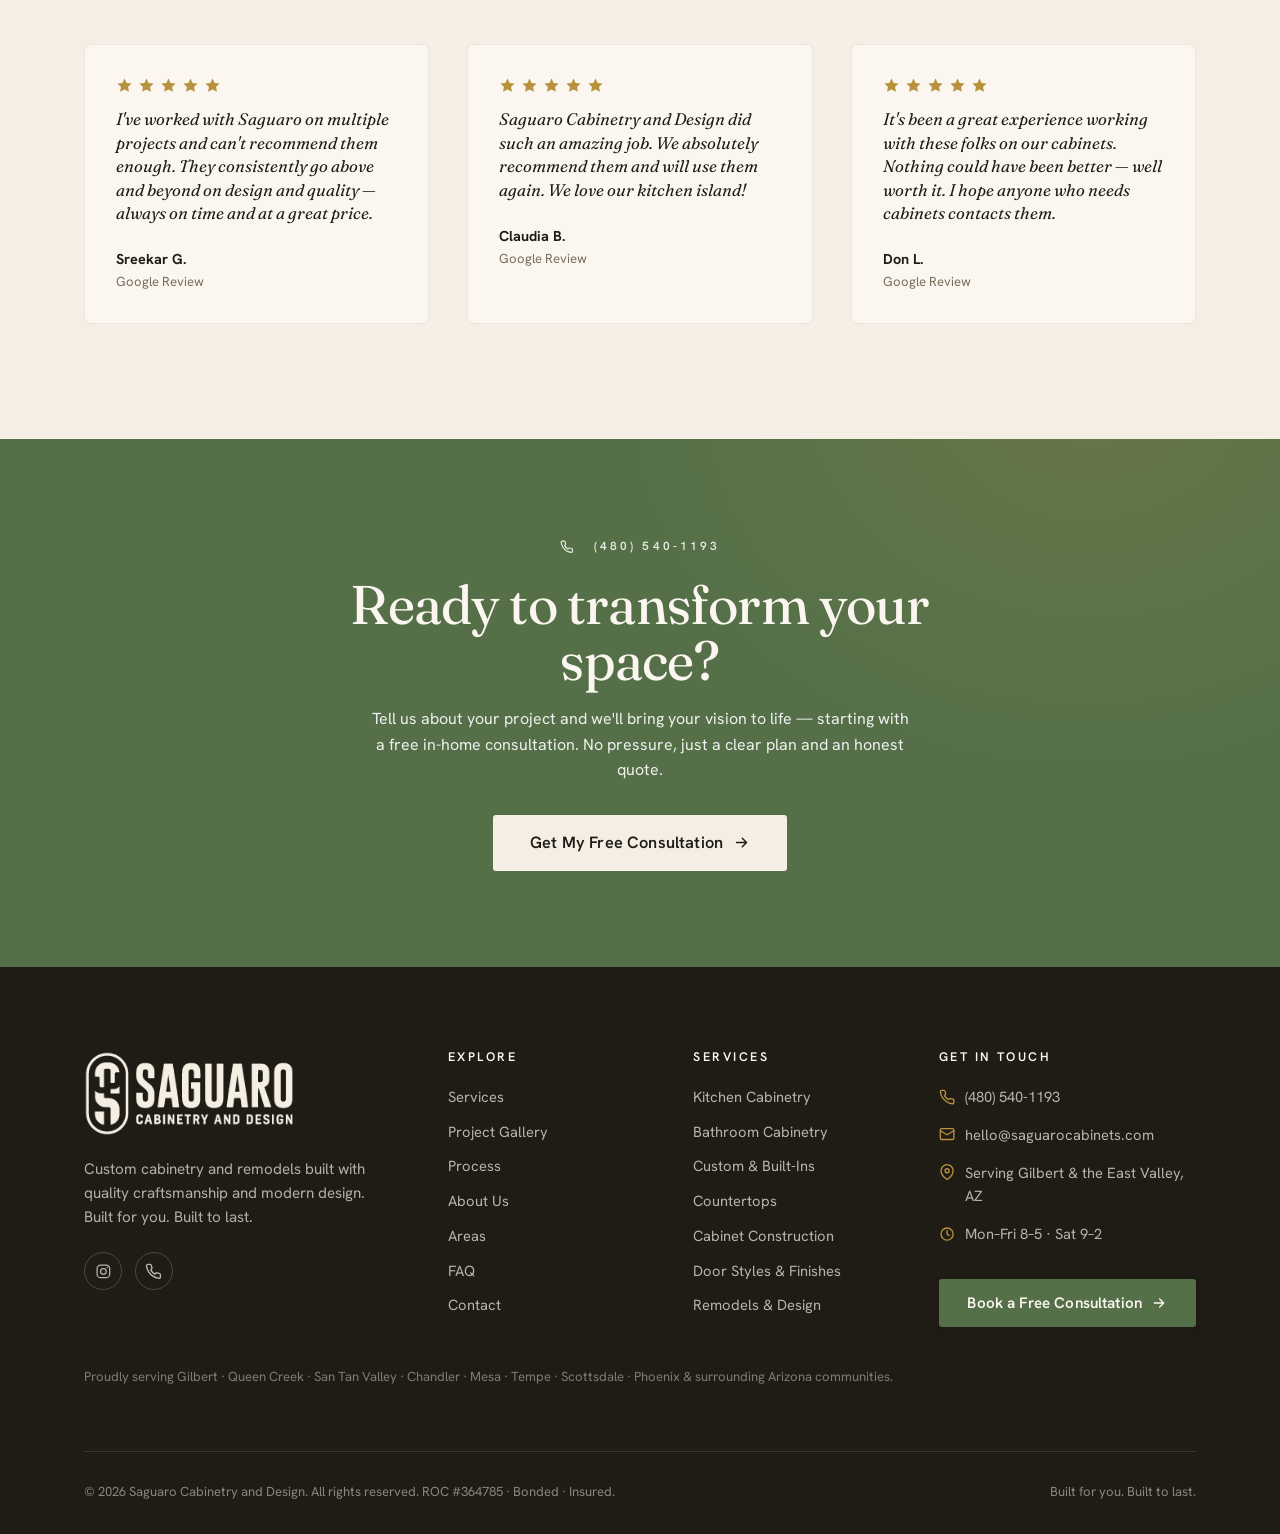
==== commit 74e05b45: "Updated v1 uhh changed some stuff?" ====
--- a/about.html
+++ b/about.html
@@ -37,7 +37,7 @@
       <img class="brand__mark" src="assets/img/logo-mark.png" alt="" width="22" height="42" loading="eager">
       <span class="brand__name">Saguaro<small>Cabinetry &amp; Design</small></span>
     </a>
-    <div class="nav__links" id="menu"><a href="services.html">Services</a><a href="gallery.html">Gallery</a><a href="finishes.html">Finishes</a><a href="process.html">Our Process</a><a href="areas.html">Service Areas</a><a href="about.html" class="active">About</a><a href="contact.html">Contact</a></div>
+    <div class="nav__links" id="menu"><a href="services.html">Services</a><a href="gallery.html">Gallery</a><a href="cabinet.html">Cabinet</a><a href="finishes.html">Finishes</a><a href="process.html">Process</a><a href="areas.html">Areas</a><a href="about.html" class="active">About</a><a href="contact.html">Contact</a></div>
     <div class="nav__cta">
       <a class="nav__phone" href="tel:+14805401193"><svg viewBox="0 0 24 24" fill="none" stroke="currentColor" stroke-width="2" stroke-linecap="round" stroke-linejoin="round"><path d="M22 16.92v3a2 2 0 0 1-2.18 2 19.8 19.8 0 0 1-8.63-3.07 19.5 19.5 0 0 1-6-6A19.8 19.8 0 0 1 2.12 4.18 2 2 0 0 1 4.11 2h3a2 2 0 0 1 2 1.72c.13.96.36 1.9.7 2.81a2 2 0 0 1-.45 2.11L8.09 9.91a16 16 0 0 0 6 6l1.27-1.27a2 2 0 0 1 2.11-.45c.91.34 1.85.57 2.81.7A2 2 0 0 1 22 16.92z"/></svg>(480) 540-1193</a>
       <a class="btn btn--primary" href="contact.html">Free Consultation</a>
@@ -97,8 +97,8 @@
           <a href="tel:+14805401193" aria-label="Call us"><svg viewBox="0 0 24 24" fill="none" stroke="currentColor" stroke-width="2" stroke-linecap="round" stroke-linejoin="round"><path d="M22 16.92v3a2 2 0 0 1-2.18 2 19.8 19.8 0 0 1-8.63-3.07 19.5 19.5 0 0 1-6-6A19.8 19.8 0 0 1 2.12 4.18 2 2 0 0 1 4.11 2h3a2 2 0 0 1 2 1.72c.13.96.36 1.9.7 2.81a2 2 0 0 1-.45 2.11L8.09 9.91a16 16 0 0 0 6 6l1.27-1.27a2 2 0 0 1 2.11-.45c.91.34 1.85.57 2.81.7A2 2 0 0 1 22 16.92z"/></svg></a>
         </div>
       </div>
-      <div><h4>Explore</h4><ul class="footer-links"><li><a href="services.html">Services</a></li><li><a href="gallery.html">Project Gallery</a></li><li><a href="process.html">Our Process</a></li><li><a href="about.html">About Us</a></li><li><a href="areas.html">Service Areas</a></li><li><a href="faq.html">FAQ</a></li><li><a href="contact.html">Contact</a></li></ul></div>
-      <div><h4>Services</h4><ul class="footer-links"><li><a href="kitchens.html">Kitchen Cabinetry</a></li><li><a href="bathrooms.html">Bathroom Cabinetry</a></li><li><a href="custom-cabinetry.html">Custom &amp; Built-Ins</a></li><li><a href="countertops.html">Countertops</a></li><li><a href="finishes.html">Door Styles &amp; Finishes</a></li><li><a href="services.html">Remodels &amp; Design</a></li></ul></div>
+      <div><h4>Explore</h4><ul class="footer-links"><li><a href="services.html">Services</a></li><li><a href="gallery.html">Project Gallery</a></li><li><a href="process.html">Process</a></li><li><a href="about.html">About Us</a></li><li><a href="areas.html">Areas</a></li><li><a href="faq.html">FAQ</a></li><li><a href="contact.html">Contact</a></li></ul></div>
+      <div><h4>Services</h4><ul class="footer-links"><li><a href="kitchens.html">Kitchen Cabinetry</a></li><li><a href="bathrooms.html">Bathroom Cabinetry</a></li><li><a href="custom-cabinetry.html">Custom &amp; Built-Ins</a></li><li><a href="countertops.html">Countertops</a></li><li><a href="cabinet.html">Cabinet Construction</a></li><li><a href="finishes.html">Door Styles &amp; Finishes</a></li><li><a href="services.html">Remodels &amp; Design</a></li></ul></div>
       <div>
         <h4>Get in touch</h4>
         <ul class="footer-contact">
